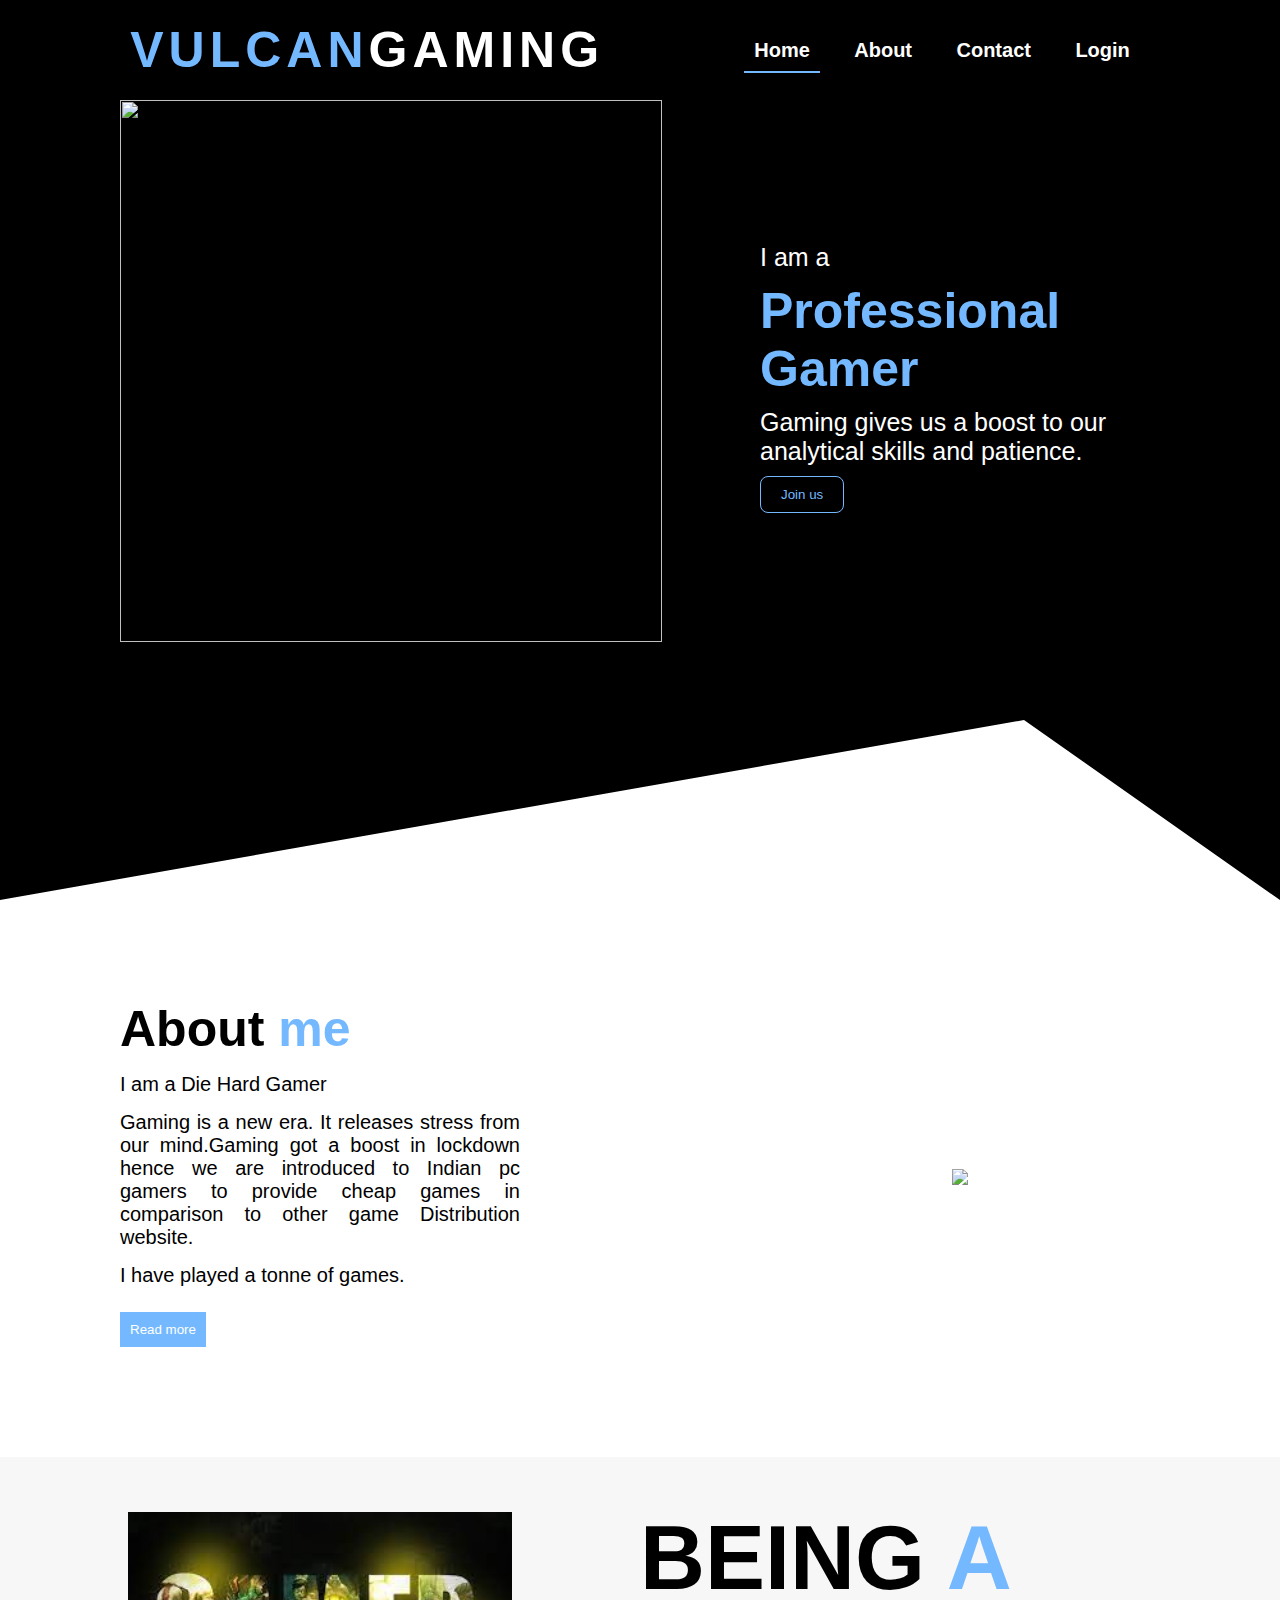
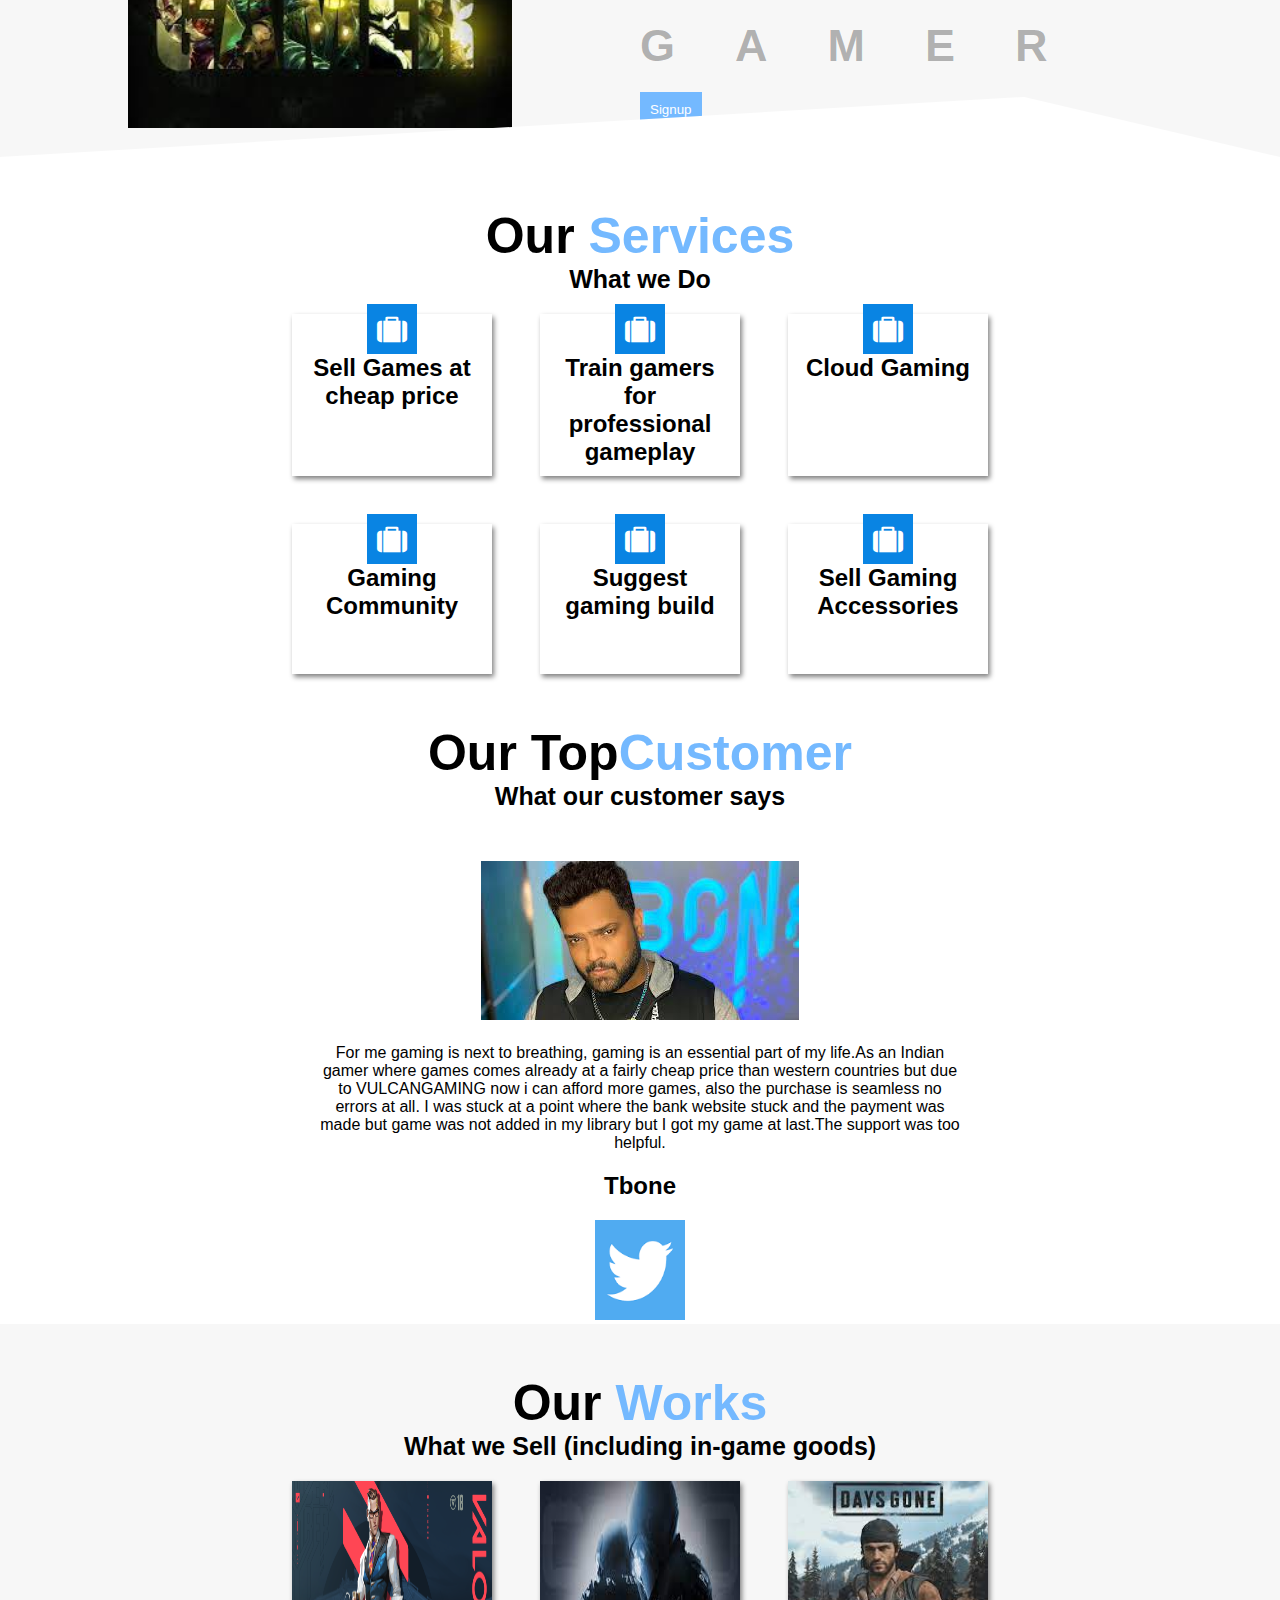
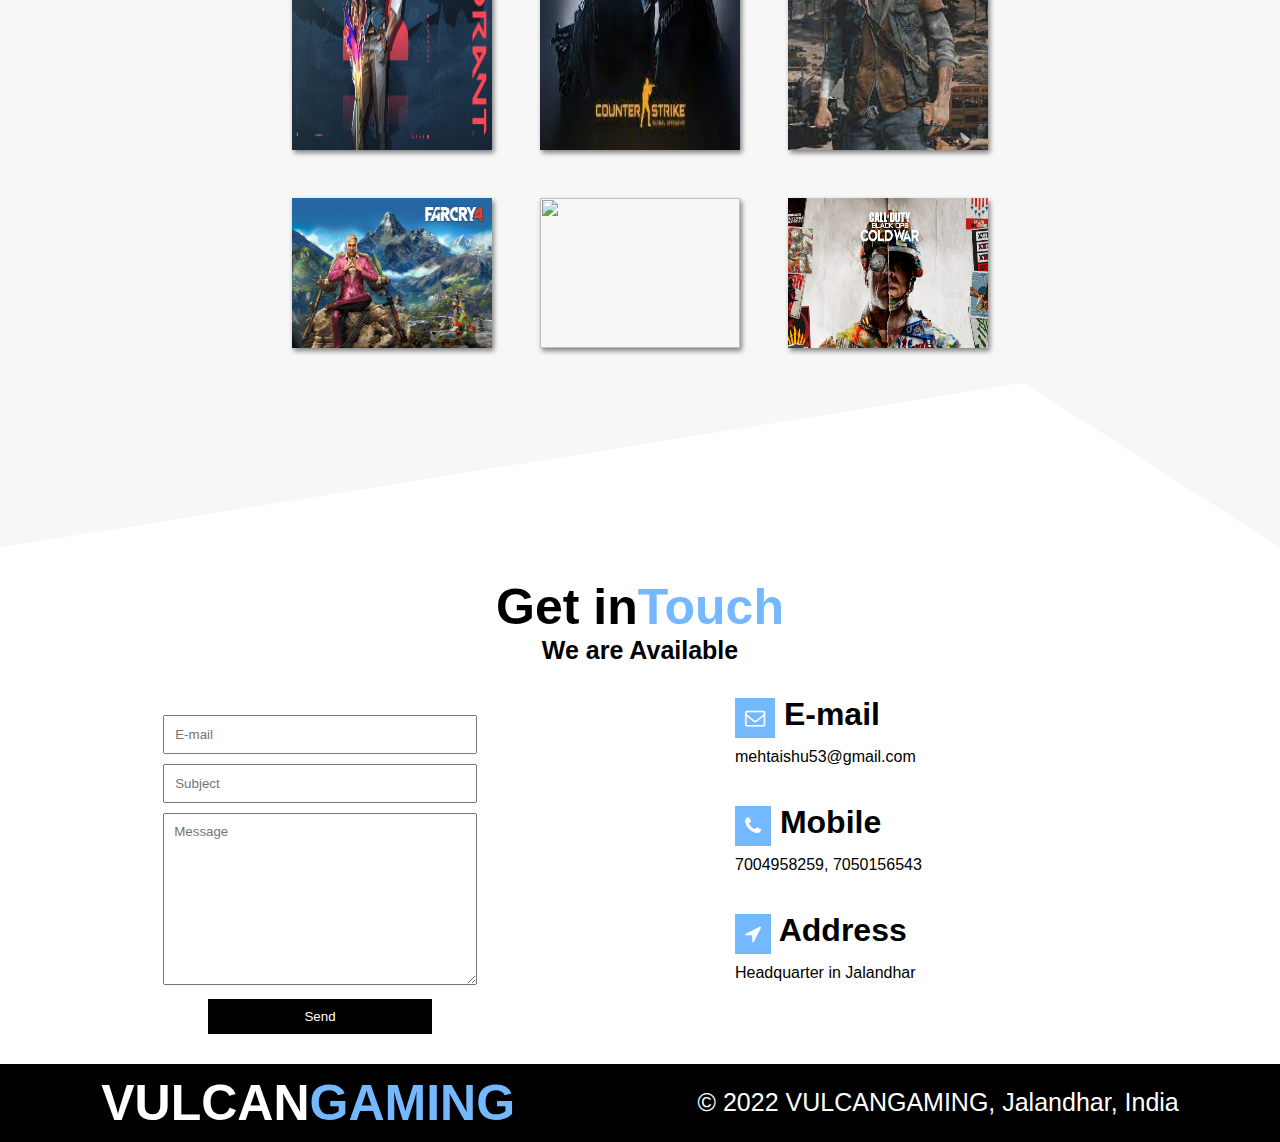
==== index.html @ cafaae1e "my game dev website" ====
<!DOCTYPE html>
<html>

<head>
	<title>Game Distribution</title>
	<link rel="stylesheet" type="text/css" href="style.css">
	<link rel="stylesheet" type="text/css"
		href="https://stackpath.bootstrapcdn.com/font-awesome/4.7.0/css/font-awesome.min.css">
	<script src="./Javascript.js"></script>
</head>

<body>
	<header>
		<nav>
			<div class="logo">
				<span id="blue">VULCAN</span>GAMING
			</div>
			<div class="menu">
				<a href="#">Home</a>
				<a href="/About.html" target="_blank">About</a>
				<a href="/ContactUs.html" target="_blank">Contact</a>
				<a href="/LoginPage.html" target="_blank">Login</a>
			</div>
		</nav>
		<div class="container">
			<div class="left">
				<img src="images/banner.jpg" height="542px" width="542px">
			</div>
			<div class="right">
				<p>I am a</p>
				<h1> Professional Gamer</h1>
				<p>Gaming gives us a boost to our analytical skills and patience.</p>
				<button class="btn">Join us</button>
			</div>
		</div>
	</header>
	<section id="about">
		<div class="about-row">
			<div class="about-left-col">
				<h1> About <span id="blue">me</span></h1>
				<p id="p-title">I am a Die Hard Gamer</p>
				<p>
					Gaming is a new era. It releases stress from our mind.Gaming got a boost in lockdown hence we are
					introduced to Indian pc gamers to provide
					cheap games in comparison to other game Distribution website.

				</p>
				<p>
					I have played a tonne of games.
				</p>
				<button class="c-btn">Read more</button>
			</div>
			<div class="about-right-col">
				<img src="images/img1.png">
			</div>
		</div>
	</section>
	<section id="signup">
		<div class="signup-row">
			<div class="signup-left-col">
				<img src="images/img2.jpg">
			</div>
			<div class="signup-right-col">
				<h1> BEING <span id="blue">A</span></h1>
				<h2>GAMER</h2>
				<button class="c-btn">Signup</button>

			</div>
		</div>
	</section>
	<section id="services">
		<div class="services-info">
			<h1>Our <span id="blue">Services</span></h1>
			<p>What we Do</p>
		</div>
		<div class="services-row">
			<div class="services-box">
				<i class="fa fa-suitcase" aria-hidden="true"></i>
				<h2>Sell Games at cheap price</h2>

			</div>

			<div class="services-box">
				<i class="fa fa-suitcase" aria-hidden="true"></i>
				<h2>Train gamers for professional gameplay</h2>

			</div>

			<div class="services-box">
				<i class="fa fa-suitcase" aria-hidden="true"></i>
				<h2>Cloud Gaming</h2>

			</div>

			<div class="services-box">
				<i class="fa fa-suitcase" aria-hidden="true"></i>
				<h2>Gaming Community</h2>

			</div>

			<div class="services-box">
				<i class="fa fa-suitcase" aria-hidden="true"></i>
				<h2>Suggest gaming build</h2>

			</div>

			<div class="services-box">
				<i class="fa fa-suitcase" aria-hidden="true"></i>
				<h2>Sell Gaming Accessories</h2>

			</div>

		</div>
	</section>


	<section id="members">
		<div class="services-info">
			<h1>Our Top<span id="blue">Customer</span></h1>
			<p>What our customer says</p>
		</div>


		<div class="member-card">


			<img src="images/tbone.jpg">
			<p>
				For me gaming is next to breathing, gaming is an essential part of my life.As an Indian gamer where
				games comes already at a fairly cheap
				price than western countries but due to VULCANGAMING now i can afford more games, also the purchase is
				seamless no errors at all.
				I was stuck at a point where the bank website stuck and the payment was made but game was not added in
				my library but I got my game at last.The support was too
				helpful.
			</p>
			<h2><b>Tbone</b></h2>
			<a href="https://twitter.com/tbonegamng">
				<img src="images/twitter.png" height="100px" width="90px"></a>
		</div>
	</section>

	<section id="work">
		<div class="services-info">
			<h1>Our <span id="blue">Works</span></h1>
			<p>What we Sell (including in-game goods)</p>
		</div>
		<div class="services-row">
			<div class="work-box">
				<img src="images/Valorant.png">
			</div>
			<div class="work-box">
				<img src="images/CounterStrike.jpg">
			</div>
			<div class="work-box">
				<img src="images/DaysGone.jpg">
			</div>
			<div class="work-box">
				<img src="images/Farcry.jpg">
			</div>
			<div class="work-box">
				<img src="images/Overwatch.png">
			</div>
			<div class="work-box">
				<img src="images/CallOfDuty.png">
			</div>
		</div>
	</section>

	<section id="contact">
		<div class="services-info">
			<h1>Get in<span id="blue">Touch</span></h1>
			<p> We are Available</p>
		</div>

		<div class="contact-row">
			<div class="contact-left-col">
				<form class="form" method="post">
					<input type="text" id="email" name="" placeholder="E-mail">
					<input type="text" id="subject" name="" placeholder="Subject"><br>
					<textarea rows="10" id="textarea" cols="40" placeholder="Message"></textarea>
					<br> <button class="c_btn" onclick="myFunction()">Send</button>
				</form>
			</div>
			<div class="contact-right-col">
				<h1><i class="fa fa-envelope-o" aria-hidden="true"></i> E-mail</h1>
				<p>mehtaishu53@gmail.com</p><br>
				<h1><i class="fa fa-phone" aria-hidden="true"></i> Mobile</h1>
				<p>7004958259, 7050156543</p>
				<br>
				<h1><i class="fa fa-location-arrow" aria-hidden="true"></i> Address</h1>
				<p> Headquarter in Jalandhar<br>
				</p>
			</div>
		</div>
	</section>
	<section id="footer">
		<h1>VULCAN<span id="blue">GAMING</span></h1>
		<p>&copy; 2022 VULCANGAMING, Jalandhar, India </p>
	</section>
</body>
</html>
---- style.css ----
*{padding: 0; margin:0; box-sizing: border-box; font-family: sans-serif;}
header{
	width: 100%;
	height: 100vh;
	background: black;
	clip-path: polygon(0% 0%,100% 0%, 100% 100%,80% 80%,0% 100%);
}
nav{
	width: 100%;
	height: 100px;
	display: flex;
	justify-content: space-evenly;
	align-items: center;
	color: white;
}
.logo{
	font-size: 50px;
	font-weight: bold;
	letter-spacing: 5px;
}
#blue{
	color:#74b9ff;
}
.menu a{
	text-decoration: none;
	color: white;;
	font-size: 20px;
	font-weight: bold;
	padding: 10px;
	margin: 10px;
}
.menu a:first-child{
	border-bottom: 2px solid #74b9ff;
}
.container{
	width: 100%;
	display: flex;
	justify-content: center;
	align-items: center;
	color: white;
}
.left{
	flex-basis: 50%;
}
.right{
	flex-basis: 50%;
	max-width: 400px;
}
.right h1{
	color: #74b9ff;
	font-size: 50px;
}
.right p{
	font-size: 25px;
	margin:10px 0px;
}
.btn{
	background: transparent;
	padding: 10px 20px;
	color: #74b9ff;
	border: 1px solid #74b9ff;
	border-radius: 8px;
}
#about{
	padding: 100px 0px;
}
.about-row{
	width: 100%;
	display: flex;
	justify-content: space-around;
	align-items: center;
}
.about-left-col{
	flex-basis: 50%;

}
.about-right-col{
	flex-basis: 50%;	
	text-align: center;
}
.about-right-col img{
	width: 80%;
}
.about-left-col{
	max-width: 400px;
	margin:auto;
}


.about-left-col h1{
	font-size: 50px;
}
.about-left-col p{
	font-size: 20px;
	text-align: justify;
	margin:15px 0px;
}


.c-btn{
	padding: 10px;
	margin:10px 0px;
	color: white;
	border: none;
	background: #74b9ff;
}

#signup{
	padding-top: 50px;
	padding-bottom: 20px;
	background: rgba(0,0,0,0.03);
	clip-path: polygon(0% 0%,100% 0%, 100% 100%,80% 80%,0% 100%);
}

.signup-row{
	display: flex;
	justify-content: space-around;
	align-items: center;
}
.signup-left-col{
	flex-basis: 50%;
	text-align:center;
}
.signup-left-col img{
	width: 60%;
}
.signup-right-col{
	flex-basis: 50%;
}

.signup-right-col h1{
	font-size: 90px;
}
.signup-right-col h2{
	font-size: 45px;
	letter-spacing: 60px;
	color: rgba(0,0,0,0.3);
	margin:10px 0px;
}


#services{
	padding: 50px 0px;
}
.services-info{
	text-align: center;
}
.services-info h1{
	font-size: 50px;
}
.services-info p{
	font-size: 25px;
	font-weight: bold;
}
.services-row{
	display: grid;
	grid-template-columns: repeat(3,200px);
	grid-auto-rows: minmax(150px,auto);
	grid-gap: 3em;
	justify-content: center;
	padding-top: 20px;
}
.services-box{
	box-shadow: 2px 3px 5px grey;
	padding: 10px;
	text-align: center;

}
.services-box i{
	background: #0984e3;
	color: white;
	font-size: 30px;
	padding: 10px;
	margin-top: -20px;
}


.member-card{
	text-align: center;
	padding-top: 50px;
	width: 50%;
	margin:auto;
	}

.member-card p{
	margin:20px 0px;
}
.member-card h2{
	margin:20px 0px;
}

#work{
	padding-top: 50px;
	padding-bottom: 200px;
	background: rgba(0,0,0,0.03);
	clip-path: polygon(0% 0%,100% 0%, 100% 100%,80% 80%,0% 100%);
}
.work-box{
	box-shadow: 2px 3px 5px grey;
}

.work-box img{
	width: 100%;
	height: 100%;
}

#contact{
	padding: 30px 0px;
}

.contact-row{
	display: flex;
	justify-content: center;
	align-items: center;
}
.contact-left-col{
	flex-basis: 50%;
	padding-top: 50px;
}
.contact-right-col{
	flex-basis: 50%;
	max-width: 450px;
	margin: auto;
}
.contact-right-col i{
	font-size: 20px;
	padding: 10px;
	background:#74b9ff;
	color: white; 
}
.contact-right-col p{
	margin-top: 10px;
	margin-bottom: 20px;
}
#footer{
	background: black;
	color:white;
	padding: 10px;
	display: flex;

	justify-content: space-around;
	align-items: center;
}
#footer h1{
	font-size: 50px;
}
#footer p{
	font-size: 25px;
}
.form{

	width: 70%;
	margin:auto;
	text-align: center;
}
.form input[type="text"]{
	width: 70%;
	padding: 10px;
	margin-bottom: 10px;
}
textarea{
	width: 70%;
	padding: 10px;
	margin-bottom: 10px;
}
.c_btn{
	background: black;
	color: white;
	padding: 10px;
	width: 50%;
	border:none;
}
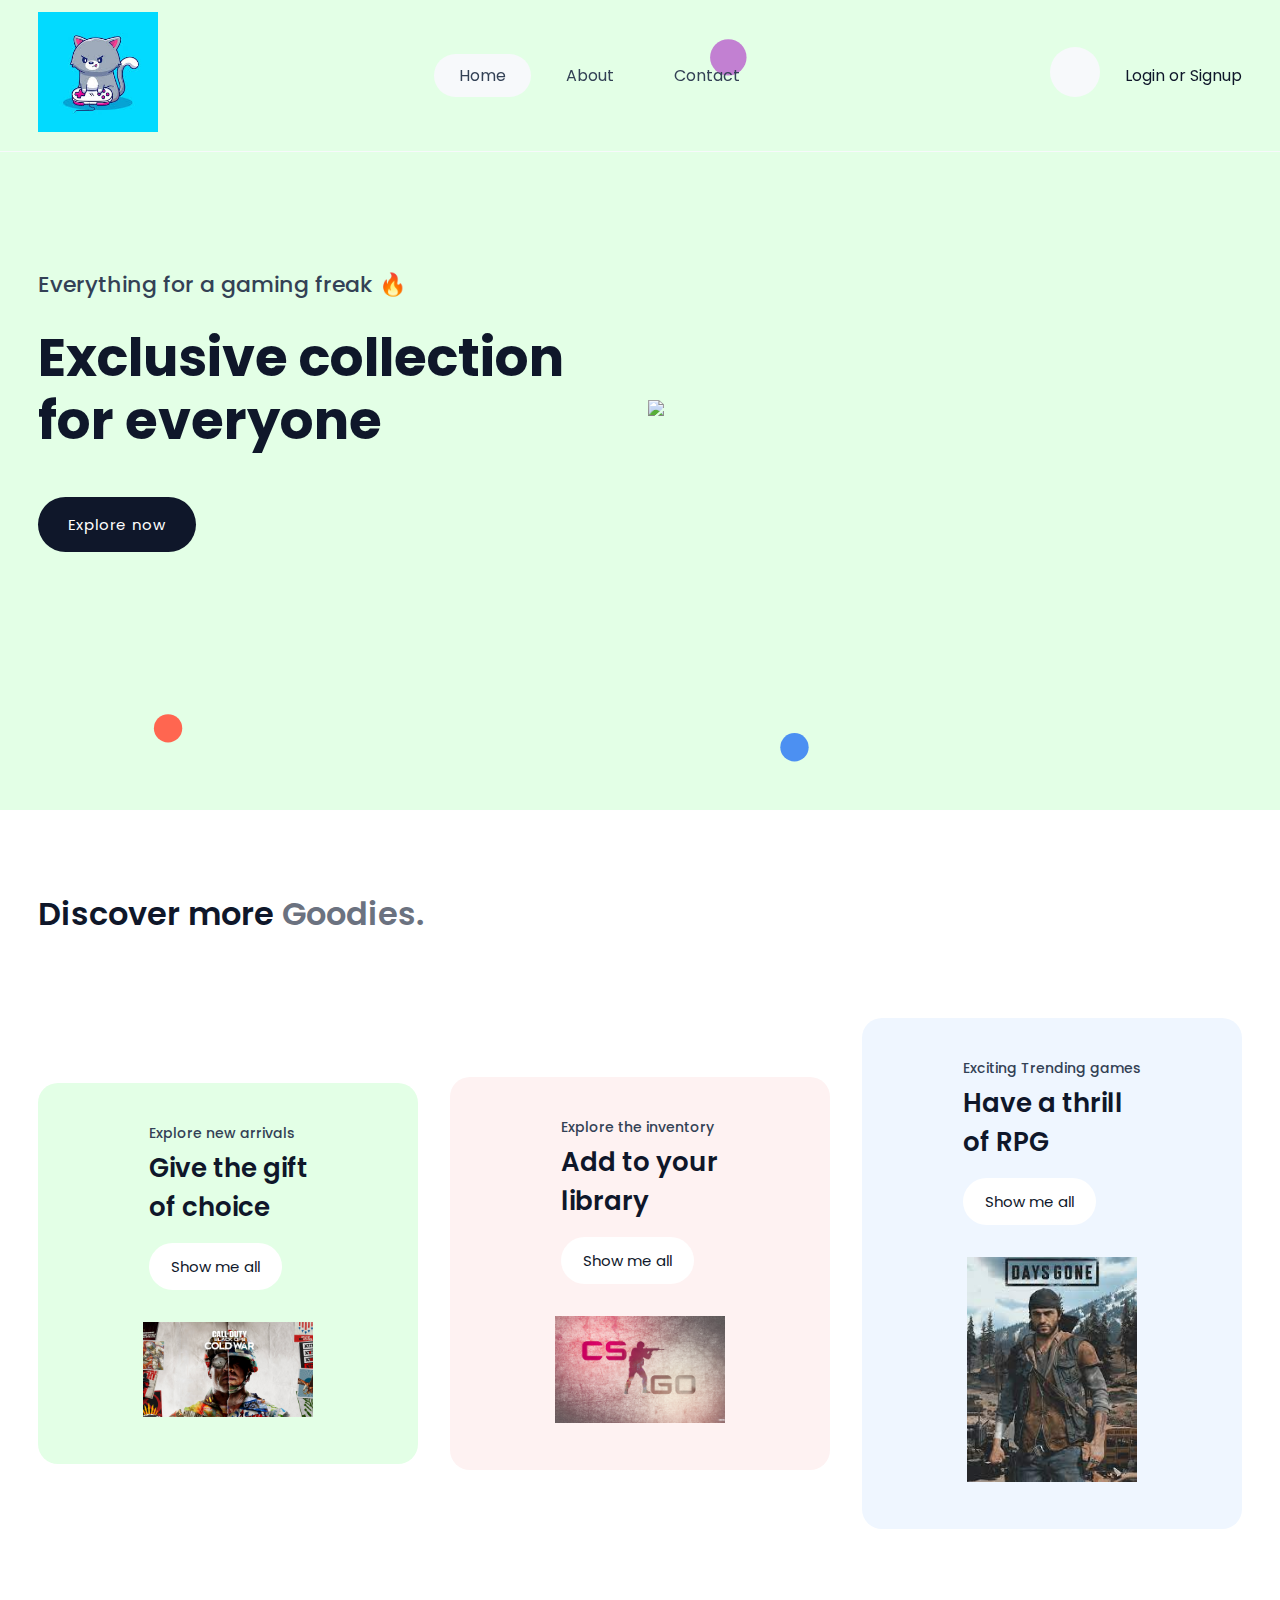
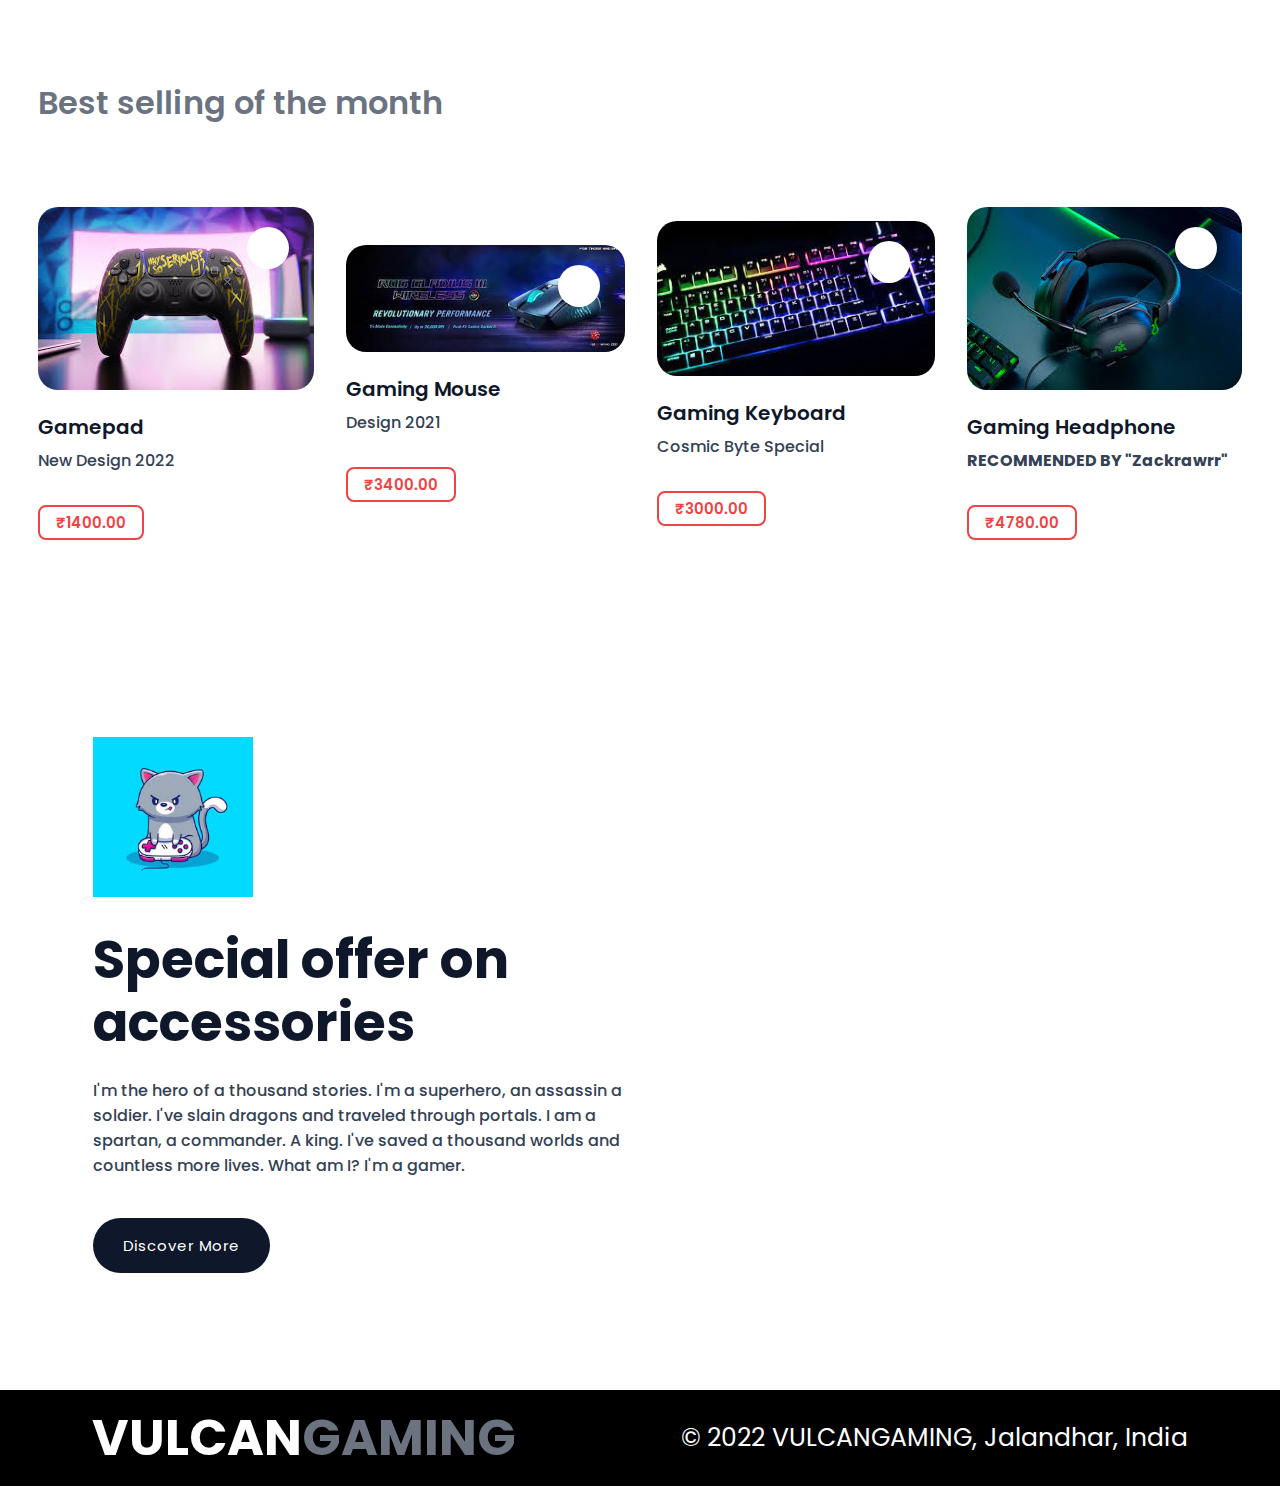
==== commit 0214b50b: "Code" ====
--- a/index.html
+++ b/index.html
@@ -1,196 +1,206 @@
 <!DOCTYPE html>
 <html>
-
 <head>
-	<title>Game Distribution</title>
-	<link rel="stylesheet" type="text/css" href="style.css">
-	<link rel="stylesheet" type="text/css"
-		href="https://stackpath.bootstrapcdn.com/font-awesome/4.7.0/css/font-awesome.min.css">
-	<script src="./Javascript.js"></script>
+	<meta charset="utf-8">
+	<meta name="viewport" content="width=device-width, initial-scale=1">
+	<title>Home Page</title>
+	<link rel="stylesheet" type="text/css" href="css/style.css">
+	<link href="https://cdn.jsdelivr.net/npm/remixicon@2.5.0/fonts/remixicon.css" rel="stylesheet">
+	<link rel="preconnect" href="https://fonts.googleapis.com">
+	<link rel="preconnect" href="https://fonts.gstatic.com" crossorigin>
+	<link href="https://fonts.googleapis.com/css2?family=Poppins:wght@300;400;500;600;700;800;900&display=swap"
+		rel="stylesheet">
 </head>
-
 <body>
+	
 	<header>
-		<nav>
-			<div class="logo">
-				<span id="blue">VULCAN</span>GAMING
-			</div>
-			<div class="menu">
-				<a href="#">Home</a>
-				<a href="/About.html" target="_blank">About</a>
-				<a href="/ContactUs.html" target="_blank">Contact</a>
-				<a href="/LoginPage.html" target="_blank">Login</a>
-			</div>
-		</nav>
-		<div class="container">
-			<div class="left">
-				<img src="images/banner.jpg" height="542px" width="542px">
-			</div>
-			<div class="right">
-				<p>I am a</p>
-				<h1> Professional Gamer</h1>
-				<p>Gaming gives us a boost to our analytical skills and patience.</p>
-				<button class="btn">Join us</button>
-			</div>
+		<a href="#" class="logo"><img src="/img/icon.jpg" style="height: 120px; width: 120px;"></a>
+
+		<ul class="navbar">
+			<li><a href="/index.html" class="active">Home</a></li>
+			<li><a href="/AboutUs.html">About</a></li>
+			<li><a href="/ContactUs.html">Contact</a></li>
+		</ul>
+
+		<div class="icons">
+			<a href="/LoginSignUp.html"><i class="ri-user-line"></i> </a>
+			<p>Login or Signup</p>
 		</div>
 	</header>
-	<section id="about">
-		<div class="about-row">
-			<div class="about-left-col">
-				<h1> About <span id="blue">me</span></h1>
-				<p id="p-title">I am a Die Hard Gamer</p>
-				<p>
-					Gaming is a new era. It releases stress from our mind.Gaming got a boost in lockdown hence we are
-					introduced to Indian pc gamers to provide
-					cheap games in comparison to other game Distribution website.
-
-				</p>
-				<p>
-					I have played a tonne of games.
-				</p>
-				<button class="c-btn">Read more</button>
-			</div>
-			<div class="about-right-col">
-				<img src="images/img1.png">
-			</div>
-		</div>
-	</section>
-	<section id="signup">
-		<div class="signup-row">
-			<div class="signup-left-col">
-				<img src="images/img2.jpg">
-			</div>
-			<div class="signup-right-col">
-				<h1> BEING <span id="blue">A</span></h1>
-				<h2>GAMER</h2>
-				<button class="c-btn">Signup</button>
-
-			</div>
-		</div>
-	</section>
-	<section id="services">
-		<div class="services-info">
-			<h1>Our <span id="blue">Services</span></h1>
-			<p>What we Do</p>
-		</div>
-		<div class="services-row">
-			<div class="services-box">
-				<i class="fa fa-suitcase" aria-hidden="true"></i>
-				<h2>Sell Games at cheap price</h2>
-
-			</div>
-
-			<div class="services-box">
-				<i class="fa fa-suitcase" aria-hidden="true"></i>
-				<h2>Train gamers for professional gameplay</h2>
-
-			</div>
-
-			<div class="services-box">
-				<i class="fa fa-suitcase" aria-hidden="true"></i>
-				<h2>Cloud Gaming</h2>
-
-			</div>
-
-			<div class="services-box">
-				<i class="fa fa-suitcase" aria-hidden="true"></i>
-				<h2>Gaming Community</h2>
-
-			</div>
-
-			<div class="services-box">
-				<i class="fa fa-suitcase" aria-hidden="true"></i>
-				<h2>Suggest gaming build</h2>
-
-			</div>
-
-			<div class="services-box">
-				<i class="fa fa-suitcase" aria-hidden="true"></i>
-				<h2>Sell Gaming Accessories</h2>
-
-			</div>
-
-		</div>
-	</section>
-
-
-	<section id="members">
-		<div class="services-info">
-			<h1>Our Top<span id="blue">Customer</span></h1>
-			<p>What our customer says</p>
-		</div>
-
-
-		<div class="member-card">
-
-
-			<img src="images/tbone.jpg">
-			<p>
-				For me gaming is next to breathing, gaming is an essential part of my life.As an Indian gamer where
-				games comes already at a fairly cheap
-				price than western countries but due to VULCANGAMING now i can afford more games, also the purchase is
-				seamless no errors at all.
-				I was stuck at a point where the bank website stuck and the payment was made but game was not added in
-				my library but I got my game at last.The support was too
-				helpful.
-			</p>
-			<h2><b>Tbone</b></h2>
-			<a href="https://twitter.com/tbonegamng">
-				<img src="images/twitter.png" height="100px" width="90px"></a>
-		</div>
-	</section>
-
-	<section id="work">
-		<div class="services-info">
-			<h1>Our <span id="blue">Works</span></h1>
-			<p>What we Sell (including in-game goods)</p>
-		</div>
-		<div class="services-row">
-			<div class="work-box">
-				<img src="images/Valorant.png">
-			</div>
-			<div class="work-box">
-				<img src="images/CounterStrike.jpg">
-			</div>
-			<div class="work-box">
-				<img src="images/DaysGone.jpg">
-			</div>
-			<div class="work-box">
-				<img src="images/Farcry.jpg">
-			</div>
-			<div class="work-box">
-				<img src="images/Overwatch.png">
-			</div>
-			<div class="work-box">
-				<img src="images/CallOfDuty.png">
-			</div>
-		</div>
-	</section>
-
-	<section id="contact">
-		<div class="services-info">
-			<h1>Get in<span id="blue">Touch</span></h1>
-			<p> We are Available</p>
-		</div>
-
-		<div class="contact-row">
-			<div class="contact-left-col">
-				<form class="form" method="post">
-					<input type="text" id="email" name="" placeholder="E-mail">
-					<input type="text" id="subject" name="" placeholder="Subject"><br>
-					<textarea rows="10" id="textarea" cols="40" placeholder="Message"></textarea>
-					<br> <button class="c_btn" onclick="myFunction()">Send</button>
-				</form>
-			</div>
-			<div class="contact-right-col">
-				<h1><i class="fa fa-envelope-o" aria-hidden="true"></i> E-mail</h1>
-				<p>mehtaishu53@gmail.com</p><br>
-				<h1><i class="fa fa-phone" aria-hidden="true"></i> Mobile</h1>
-				<p>7004958259, 7050156543</p>
-				<br>
-				<h1><i class="fa fa-location-arrow" aria-hidden="true"></i> Address</h1>
-				<p> Headquarter in Jalandhar<br>
-				</p>
+
+	
+	<section class="home">
+		<div class="home-text">
+			<h4>Everything for a gaming freak 🔥</h4>
+			<h1>Exclusive collection for everyone</h1>
+			<a href="#" class="btn">Explore now</a>
+		</div>
+
+		<div class="home-img">
+			<img src="/img/banner.jpg">
+		</div>
+	</section>
+
+	
+	<section class="feature">
+		<div class="middle-text">
+			<h2>Discover more <span> Goodies.</span></h2>
+		</div>
+		<div class="feature-content">
+			<div class="row">
+				<div class="main-row">
+					<div class="row-text">
+						<h6>Explore new arrivals</h6>
+						<h3>Give the gift <br> of choice</h3>
+						<a href="#" class="row-btn">Show me all</a>
+					</div>
+					<div class="row-img">
+						<img src="img/CallOfDuty.png">
+					</div>
+				</div>
+			</div>
+
+			<div class="row row2">
+				<div class="main-row">
+					<div class="row-text">
+						<h6>Explore the inventory</h6>
+						<h3>Add to your <br> library </h3>
+						<a href="#" class="row-btn">Show me all</a>
+					</div>
+					<div class="row-img">
+						<img src="/img/CS GO.jpg">
+					</div>
+				</div>
+			</div>
+			<div class="row row3">
+				<div class="main-row">
+					<div class="row-text">
+						<h6>Exciting Trending games</h6>
+						<h3>Have a thrill<br> of RPG</h3>
+						<a href="#" class="row-btn">Show me all</a>
+					</div>
+					<div class="row-img">
+						<img src="img/DaysGone.jpg">
+					</div>
+				</div>
+			</div>
+
+		</div>
+	</section>
+
+	
+	<section class="product">
+		<div class="middle-text">
+			<h2><span>Best selling of the month</span></h2>
+		</div>
+
+		<div class="product-content">
+			<div class="box">
+				<div class="box-img">
+					<img src="img/Controller.jpg">
+				</div>
+				<h3>Gamepad</h3>
+				<h4>New Design 2022</h4>
+				<div class="inbox">
+					<div>
+						<a href="#" class="price">₹1400.00</a>
+					</div>
+					<div class="rating">
+						<a href="#"><i class="ri-star-fill"></i></a>
+						<a href="#"><i class="ri-star-fill"></i></a>
+						<a href="#"><i class="ri-star-fill"></i></a>
+						<a href="#"><i class="ri-star-fill"></i></a>
+						<a href="#"><i class="ri-star-fill"></i></a>
+					</div>
+				</div>
+
+				<div class="heart">
+					<i class="ri-heart-fill"></i>
+				</div>
+			</div>
+
+			<div class="box">
+				<div class="box-img">
+					<img src="img/Gaming Mouse.jpg">
+				</div>
+				<h3>Gaming Mouse</h3>
+				<h4>Design 2021</h4>
+				<div class="inbox">
+					<div>
+						<a href="#" class="price">₹3400.00</a>
+					</div>
+					<div class="rating">
+						<a href="#"><i class="ri-star-fill"></i></a>
+						<a href="#"><i class="ri-star-fill"></i></a>
+						<a href="#"><i class="ri-star-fill"></i></a>
+						<a href="#"><i class="ri-star-fill"></i></a>
+						<a href="#"><i class="ri-star-fill"></i></a>
+					</div>
+				</div>
+
+				<div class="heart">
+					<i class="ri-heart-fill"></i>
+				</div>
+			</div>
+
+			<div class="box">
+				<div class="box-img">
+					<img src="img/gaming keyboard.jpg">
+				</div>
+				<h3>Gaming Keyboard</h3>
+				<h4>Cosmic Byte Special</h4>
+				<div class="inbox">
+					<div>
+						<a href="#" class="price">₹3000.00</a>
+					</div>
+					<div class="rating">
+						<a href="#"><i class="ri-star-fill"></i></a>
+						<a href="#"><i class="ri-star-fill"></i></a>
+						<a href="#"><i class="ri-star-fill"></i></a>
+						<a href="#"><i class="ri-star-fill"></i></a>
+						<a href="#"><i class="ri-star-fill"></i></a>
+					</div>
+				</div>
+
+				<div class="heart">
+					<i class="ri-heart-fill"></i>
+				</div>
+			</div>
+
+			<div class="box">
+				<div class="box-img">
+					<img src="img/gaming earphone.jpg">
+				</div>
+				<h3>Gaming Headphone</h3>
+				<h4><b>RECOMMENDED BY "Zackrawrr"</b></h4>
+				<div class="inbox">
+					<div>
+						<a href="#" class="price">₹4780.00</a>
+					</div>
+					<div class="rating">
+						<a href="#"><i class="ri-star-fill"></i></a>
+						<a href="#"><i class="ri-star-fill"></i></a>
+						<a href="#"><i class="ri-star-fill"></i></a>
+						<a href="#"><i class="ri-star-fill"></i></a>
+						<a href="#"><i class="ri-star-fill"></i></a>
+					</div>
+				</div>
+				<div class="heart">
+					<i class="ri-heart-fill"></i>
+				</div>
+			</div>
+		</div>
+	</section>
+	
+	<section class="cta-content">
+		<div class="cta">
+			<div class="cta-text">
+				<a href="#" class="logo"><img src="/img/icon.jpg"></a>
+				<h3>Special offer on accessories</h3>
+				<p>I'm the hero of a thousand stories. I'm a superhero, an assassin a soldier. I've slain dragons and
+					traveled through portals. I am a spartan, a commander.
+					A king. I've saved a thousand worlds and countless more lives. What am I? I'm a gamer. </p>
+				<a href="#" class="btn">Discover More</a>
 			</div>
 		</div>
 	</section>
@@ -198,5 +208,8 @@
 		<h1>VULCAN<span id="blue">GAMING</span></h1>
 		<p>&copy; 2022 VULCANGAMING, Jalandhar, India </p>
 	</section>
+	<script src="https://unpkg.com/scrollreveal"></script>
+	
+	<script type="text/javascript" src="js/script.js"></script>
 </body>
 </html>--- a/css/style.css
+++ b/css/style.css
@@ -0,0 +1,436 @@
+*{
+	padding: 0;
+	margin: 0;
+	box-sizing: border-box;
+	font-family: 'Poppins', sans-serif;
+	text-decoration: none;
+	list-style: none;
+}
+:root{
+	--bg-color: #ffffff;
+	--text-color: #0f172a;
+	--main-color: #6b7280;
+	--other-color: #334155;
+	--big-font: 4.3rem;
+	--h2-font: 2.2rem;
+	--p-font: 1rem;
+}
+body{
+	color: var(--text-color);
+	background: var(--bg-color);
+}
+header{
+	position: fixed;
+	right: 0;
+	top: 0;
+	width: 100%;
+	z-index: 1000;
+	display: flex;
+	align-items: center;
+	justify-content: space-between;
+	background: transparent;
+	padding: 17px 11%;
+	border-bottom: 1px solid #f7f9fb;
+	transition: all .45s ease;
+}
+.logo img{
+	width: 100%;
+	height: auto;
+}
+.navbar{
+	display: flex;
+}
+.navbar a{
+	font-size: var(--p-font);
+	color: var(--other-color);
+	font-weight: 400;
+	padding: 10px 25px;
+	margin: 0 5px;
+	background: transparent;
+	border-radius: 30px;
+	transition: all .45s ease;
+}
+.navbar a:hover{
+	background: #f7f9fb;
+}
+.navbar a.active{
+	background: #f7f9fb;
+}
+.icons{
+	display: flex;
+	align-items: center;
+}
+.icons i{
+	height: 50px;
+	width: 50px;
+	background: #f7f9fb;
+	display: inline-flex;
+	align-items: center;
+	justify-content: center;
+	border-radius: 50%;
+	color: var(--other-color);
+	font-size: 22px;
+	margin-right: 25px;
+	margin-left: 10px;
+	transition: all .45s ease;
+}
+.icons i:hover{
+	transform: scale(0.9);
+}
+#menu-icon{
+	color: var(--other-color);
+	font-size: 33px;
+	z-index: 10001;
+	cursor: pointer;
+	display: none;
+}
+section{
+	padding: 100px 11% 90px;
+}
+.home{
+	height: 100vh;
+	width: 100%;
+	background-image: url(../img/background.svg);
+	background-color: #e3ffe6;
+	background-size: cover;
+	position: relative;
+	display: grid;
+	grid-template-columns: repeat(2, 1fr);
+	align-items: center;
+	gap: 1.5rem;
+}
+.home-img img{
+	width: 100%;
+	height: auto;
+}
+.home-text h4{
+	font-size: 22px;
+	font-weight: 500;
+	color: var(--other-color);
+}
+.home-text h1{
+	font-size: var(--big-font);
+	color: var(--text-color);
+	line-height: 1.2;
+	margin: 25px 0 45px;
+}
+.btn{
+	display: inline-block;
+	padding: 16px 30px;
+	background: var(--text-color);
+	color: var(--bg-color);
+	font-size: 15px;
+	letter-spacing: 1px;
+	border-radius: 30px;
+	transition: all .45s ease;
+}
+.btn:hover{
+	letter-spacing: 2px;
+	opacity: 0.8;
+}
+
+header.sticky{
+	background: var(--bg-color);
+	padding: 14px 11%;
+}
+.middle-text h2{
+	font-size: var(--h2-font);
+	color: var(--text-color);
+	font-weight: 600;
+}
+span{
+	color: var(--main-color);
+}
+.feature-content{
+	display: grid;
+	grid-template-columns: repeat(auto-fit, minmax(300px, auto));
+	gap: 2rem;
+	align-items: center;
+	margin-top: 5rem;
+}
+.row{
+	padding: 40px 30px;
+	background: #e3ffe6;
+	border-radius: 20px;
+	transition: all .45s ease;
+}
+.main-row{
+	display: flex;
+	flex-wrap: wrap;
+	align-items: center;
+	justify-content: space-around;
+	gap: 2rem;
+}
+.row-img img{
+	width: 170px;
+	height: auto;
+	max-width: 100%;
+}
+.row-text h6{
+	font-size: 14px;
+	font-weight: 500;
+	color: var(--other-color);
+	margin-bottom: 1rem;
+}
+.row-text h3{
+	margin-bottom: 3rem;
+	font-size: 26px;
+	font-weight: 600;
+}
+.row-btn{
+	display: inline-block;
+	padding: 12px 22px;
+	background: var(--bg-color);
+	color: var(--text-color);
+	font-size: 15px;
+	border-radius: 30px;
+	transition: all .45s ease;
+}
+.row-btn:hover{
+	letter-spacing: 1px;
+	color: var(--bg-color);
+	background: var(--text-color);
+}
+.row2{
+	background: #fef2f2;
+}
+.row3{
+	background: #eff6ff;
+}
+.row:hover{
+	transform: translateY(-5px);
+	cursor: pointer;
+}
+
+.product-content{
+	display: grid;
+	grid-template-columns: repeat(auto-fit, minmax(200px, auto));
+	gap: 2rem;
+	align-items: center;
+	margin-top: 5rem;
+}
+.box{
+	position: relative;
+}
+.box-img img{
+	width: 100%;
+	height: auto;
+	border-radius: 20px;
+	margin-bottom: 1.2rem;
+	transition: all .45s ease;
+}
+.box h3{
+	font-size: 20px;
+	font-weight: 600;
+	margin-bottom: 10px;
+	line-height: 1.1;
+}
+.box h4{
+	font-size: var(--p-font);
+	color: var(--other-color);
+	font-weight: 500;
+	margin-bottom: 2rem;
+}
+.inbox{
+	display: flex;
+	flex-wrap: wrap;
+	align-items: center;
+	justify-content: space-between;
+	gap: 2rem;
+}
+.price{
+	display: inline-block;
+	padding: 4px 16px;
+	background: transparent;
+	border: 2px solid #ef4444;
+	color: #ef4444;
+	border-radius: 8px;
+	font-size: 15px;
+	font-weight: 600;
+	transition: all .45s ease;
+}
+.price:hover{
+	letter-spacing: 1px;
+}
+.rating a{
+	font-size: 19px;
+	color: #ef4444;
+	margin-right: 4px;
+}
+.heart i{
+	position: absolute;
+	height: 42px;
+	width: 42px;
+	display: inline-flex;
+	top: 20px;
+	right: 25px;
+	align-items: center;
+	justify-content: center;
+	background: var(--bg-color);
+	color: #ef4444;
+	font-size: 22px;
+	border-radius: 50%;
+	transition: all .45s ease;
+}
+.heart i:hover{
+	color: var(--bg-color);
+	background: #ef4444;
+	cursor: pointer;
+}
+
+.cta{
+	height: 70vh;
+	background-size: cover;
+	background-position: center;
+	border-radius: 20px;
+	display: flex;
+	align-items: center;
+	justify-content: flex-start;
+}
+.cta-text{
+	max-width: 560px;
+	margin-left: 120px;
+}
+.cta-text .logo img{
+	width: 160px;
+	height: auto;
+	margin-bottom: 1.5rem;
+}
+.cta-text h3{
+	font-size: 3.3rem;
+	line-height: 1.2;
+	margin-bottom: 1.5rem;
+}
+.cta-text p{
+	font-size: var(--p-font);
+	color: var(--other-color);
+	font-weight: 500;
+	margin-bottom: 2.5rem;
+}
+.end-text p{
+	text-align: center;
+	padding: 20px;
+	font-size: 14px;
+	letter-spacing: 1px;
+	color: var(--other-color);
+}
+#footer{
+	background: black;
+	color:white;
+	padding: 10px;
+	display: flex;
+
+	justify-content: space-around;
+	align-items: center;
+}
+#footer h1{
+	font-size: 50px;
+}
+#footer p{
+	font-size: 25px;
+}
+@media (max-width: 1700px){
+	header{
+		padding: 12px 3%;
+	}
+	header.sticky{
+		padding: 10px 3%;
+	}
+	section{
+		padding: 80px 3% 70px;
+	}
+	.home{
+		gap: 1rem;
+	}
+}
+
+@media (max-width: 1515px){
+	:root{
+		--big-font: 3.3rem;
+	  --h2-font: 2rem;
+	}
+}
+
+
+@media (max-width: 1410px){
+	.row-text h6{
+		margin-bottom: 5px;
+	}
+	.row-text h3{
+		margin-bottom: 1rem;
+	}
+	.cta-text{
+		margin-left: 55px;
+	}
+	.home{
+		height: 90vh;
+	}
+}
+
+@media (max-width: 1200px){
+	#menu-icon{
+		display: initial;
+		height: 50px;
+		width: 50px;
+		background: #f7f9fb;
+		display: inline-flex;
+		align-items: center;
+		justify-content: center;
+		border-radius: 50%;
+		color: var(--other-color);
+		font-size: 32px;
+	}
+	.navbar{
+		position: absolute;
+		top: 100%;
+		right: -100%;
+		width: 300px;
+		height: 125vh;
+		background: var(--bg-color);
+		display: flex;
+		flex-direction: column;
+		align-items: center;
+		padding: 130px 30px;
+		transition: all .45s ease;
+	}
+	.navbar a{
+		display: block;
+		margin: 1.1rem 0;
+	}
+	.navbar.open{
+		right: 0;
+	}
+}
+
+@media (max-width: 940px){
+	.home{
+		grid-template-columns: 1fr;
+		text-align: center;
+		height: 117vh;
+	}
+	.home-img img{
+		width: 500px;
+		max-width: 100%;
+		height: auto;
+	}
+	.home-text{
+		padding-top: 50px;
+	}
+	.icons i{
+		margin-right: 15px;
+		margin-left: 5px;
+	}
+}
+
+@media (max-width: 580px){
+	:root{
+		--big-font: 3rem;
+	  --h2-font: 1.8rem;
+	}
+	.cta-text{
+		margin-left: 30px;
+	}
+	.cta-text h3{
+		font-size: 2.4rem;
+	}
+}